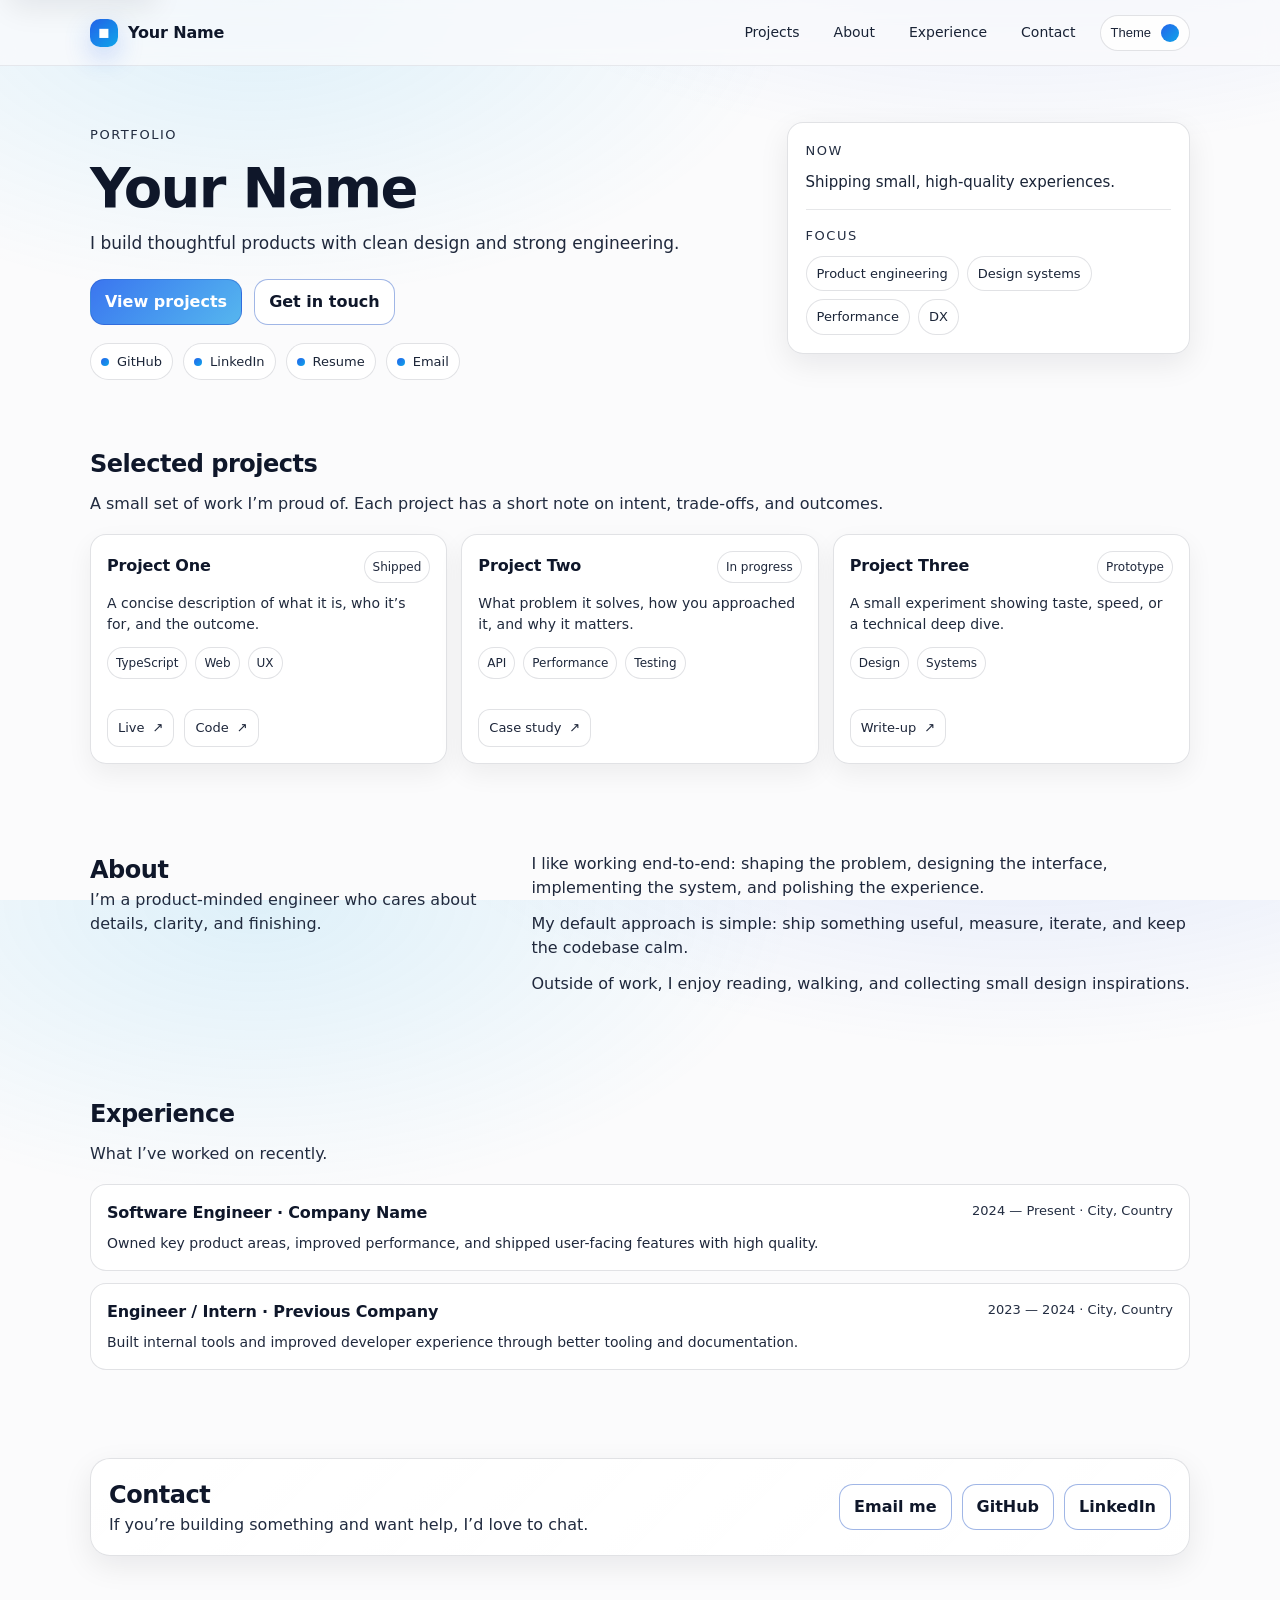
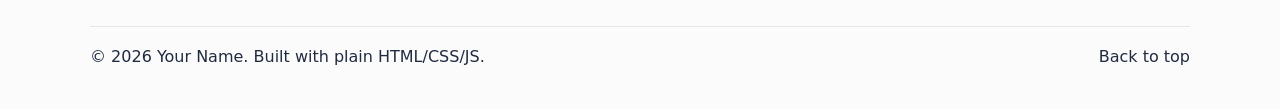
==== index.html @ 789ef722 "Initial portfolio site" ====
<!doctype html>
<html lang="en">
  <head>
    <meta charset="UTF-8" />
    <meta name="viewport" content="width=device-width, initial-scale=1" />
    <meta name="color-scheme" content="light dark" />
    <title>Your Name — Portfolio</title>
    <meta
      name="description"
      content="Portfolio of Your Name: selected projects, experience, and contact."
    />

    <!-- Open Graph -->
    <meta property="og:title" content="Your Name — Portfolio" />
    <meta
      property="og:description"
      content="Selected projects, experience, and contact."
    />
    <meta property="og:type" content="website" />

    <link rel="icon" href="data:image/svg+xml,%3Csvg xmlns='http://www.w3.org/2000/svg' viewBox='0 0 64 64'%3E%3Cpath fill='%23000' d='M14 48V16h12c8 0 14 6 14 14s-6 18-14 18H14zm10-8c6 0 10-4 10-10s-4-6-10-6h-2v16h2z'/%3E%3Cpath fill='%23000' d='M38 48l12-32h6L44 48h-6z'/%3E%3C/svg%3E" />
    <link rel="stylesheet" href="./styles.css" />
  </head>
  <body>
    <a class="skip-link" href="#content">Skip to content</a>

    <header class="site-header">
      <div class="container header-inner">
        <a class="brand" href="#top" aria-label="Home">
          <span class="brand-mark" aria-hidden="true">◼︎</span>
          <span class="brand-name" id="brandName">Your Name</span>
        </a>

        <nav class="nav" aria-label="Primary navigation">
          <a href="#projects">Projects</a>
          <a href="#about">About</a>
          <a href="#experience">Experience</a>
          <a href="#contact">Contact</a>
          <button id="themeToggle" class="theme-toggle" type="button">
            <span class="theme-toggle-label">Theme</span>
            <span class="theme-toggle-dot" aria-hidden="true"></span>
          </button>
        </nav>
      </div>
    </header>

    <main id="content">
      <section id="top" class="hero">
        <div class="container hero-grid">
          <div class="hero-copy">
            <p class="eyebrow" id="heroEyebrow">Portfolio</p>
            <h1 class="hero-title" id="heroTitle">Your Name</h1>
            <p class="hero-subtitle" id="heroSubtitle">
              I build thoughtful products with clean design and strong engineering.
            </p>

            <div class="hero-cta">
              <a class="button" id="primaryCta" href="#projects">View projects</a>
              <a class="button button-secondary" id="secondaryCta" href="#contact"
                >Get in touch</a
              >
            </div>

            <div class="hero-meta" id="quickLinks" aria-label="Quick links"></div>
          </div>

          <aside class="hero-card" aria-label="Highlights">
            <div class="hero-card-inner">
              <p class="hero-card-title">Now</p>
              <p class="hero-card-text" id="nowText">
                Shipping small, high-quality experiences.
              </p>
              <div class="divider" role="presentation"></div>
              <p class="hero-card-title">Focus</p>
              <ul class="pill-list" id="focusPills"></ul>
            </div>
          </aside>
        </div>
      </section>

      <section id="projects" class="section">
        <div class="container">
          <div class="section-head">
            <h2>Selected projects</h2>
            <p class="muted">
              A small set of work I’m proud of. Each project has a short note on
              intent, trade-offs, and outcomes.
            </p>
          </div>
          <div class="cards" id="projectsGrid" aria-live="polite"></div>
        </div>
      </section>

      <section id="about" class="section">
        <div class="container two-col">
          <div>
            <h2>About</h2>
            <p class="muted" id="aboutLead">
              I’m a product-minded engineer who cares about details, clarity, and
              finishing.
            </p>
          </div>
          <div class="prose" id="aboutBody"></div>
        </div>
      </section>

      <section id="experience" class="section">
        <div class="container">
          <div class="section-head">
            <h2>Experience</h2>
            <p class="muted">What I’ve worked on recently.</p>
          </div>
          <ol class="timeline" id="experienceTimeline"></ol>
        </div>
      </section>

      <section id="contact" class="section">
        <div class="container contact">
          <div class="contact-copy">
            <h2>Contact</h2>
            <p class="muted" id="contactBlurb">
              If you’re building something and want help, I’d love to chat.
            </p>
          </div>
          <div class="contact-actions" id="contactActions"></div>
        </div>
      </section>
    </main>

    <footer class="site-footer">
      <div class="container footer-inner">
        <p class="muted">
          © <span id="year"></span> <span id="footerName">Your Name</span>. Built
          with plain HTML/CSS/JS.
        </p>
        <a class="muted" href="#top">Back to top</a>
      </div>
    </footer>

    <noscript>
      <div class="container noscript">
        This site uses a small script to render content from a JSON file. Please
        enable JavaScript to view projects and experience.
      </div>
    </noscript>

    <script src="./script.js" defer></script>
  </body>
</html>
---- styles.css ----
:root {
  --bg: #fbfbfc;
  --surface: #ffffff;
  --text: #0f172a;
  --muted: #475569;
  --border: rgba(15, 23, 42, 0.12);
  --shadow: 0 10px 30px rgba(2, 6, 23, 0.08);
  --accent: #2563eb;
  --accent-2: #0ea5e9;
  --radius: 16px;
  --max: 1100px;
  --font: ui-sans-serif, system-ui, -apple-system, Segoe UI, Roboto, Helvetica,
    Arial, "Apple Color Emoji", "Segoe UI Emoji";
}

@media (prefers-color-scheme: dark) {
  :root {
    --bg: #06070b;
    --surface: #0b1220;
    --text: #e5e7eb;
    --muted: #a5b4fc;
    --border: rgba(226, 232, 240, 0.14);
    --shadow: 0 18px 50px rgba(0, 0, 0, 0.35);
    --accent: #60a5fa;
    --accent-2: #22d3ee;
  }
}

html[data-theme="light"] {
  --bg: #fbfbfc;
  --surface: #ffffff;
  --text: #0f172a;
  --muted: #475569;
  --border: rgba(15, 23, 42, 0.12);
  --shadow: 0 10px 30px rgba(2, 6, 23, 0.08);
  --accent: #2563eb;
  --accent-2: #0ea5e9;
}

html[data-theme="dark"] {
  --bg: #06070b;
  --surface: #0b1220;
  --text: #e5e7eb;
  --muted: #a1a1aa;
  --border: rgba(226, 232, 240, 0.14);
  --shadow: 0 18px 50px rgba(0, 0, 0, 0.35);
  --accent: #60a5fa;
  --accent-2: #22d3ee;
}

* {
  box-sizing: border-box;
}

html,
body {
  height: 100%;
}

body {
  margin: 0;
  font-family: var(--font);
  background: radial-gradient(
      1200px 600px at 80% -20%,
      rgba(37, 99, 235, 0.15),
      transparent 55%
    ),
    radial-gradient(
      900px 500px at 20% 0%,
      rgba(14, 165, 233, 0.12),
      transparent 60%
    ),
    var(--bg);
  color: var(--text);
  line-height: 1.5;
}

a {
  color: inherit;
  text-decoration: none;
}

a:hover {
  text-decoration: underline;
  text-decoration-thickness: 2px;
  text-underline-offset: 3px;
}

.container {
  width: min(var(--max), calc(100% - 40px));
  margin: 0 auto;
}

.skip-link {
  position: absolute;
  top: 8px;
  left: 8px;
  padding: 10px 12px;
  border-radius: 10px;
  background: var(--surface);
  border: 1px solid var(--border);
  box-shadow: var(--shadow);
  transform: translateY(-120%);
  transition: transform 160ms ease;
  z-index: 50;
}

.skip-link:focus {
  transform: translateY(0);
}

.site-header {
  position: sticky;
  top: 0;
  z-index: 40;
  backdrop-filter: blur(10px);
  background: color-mix(in oklab, var(--bg) 70%, transparent);
  border-bottom: 1px solid color-mix(in oklab, var(--border) 60%, transparent);
}

.header-inner {
  display: flex;
  align-items: center;
  justify-content: space-between;
  padding: 14px 0;
  gap: 16px;
}

.brand {
  display: inline-flex;
  align-items: center;
  gap: 10px;
  font-weight: 650;
  letter-spacing: -0.01em;
}

.brand-mark {
  width: 28px;
  height: 28px;
  display: grid;
  place-items: center;
  border-radius: 10px;
  background: linear-gradient(135deg, var(--accent), var(--accent-2));
  color: white;
  box-shadow: 0 10px 26px rgba(37, 99, 235, 0.25);
  font-size: 14px;
}

.nav {
  display: flex;
  align-items: center;
  gap: 14px;
  flex-wrap: wrap;
  justify-content: flex-end;
}

.nav a {
  color: color-mix(in oklab, var(--text) 80%, var(--muted));
  font-size: 14px;
  padding: 8px 10px;
  border-radius: 12px;
}

.nav a:hover {
  background: color-mix(in oklab, var(--surface) 70%, transparent);
  text-decoration: none;
}

.theme-toggle {
  display: inline-flex;
  align-items: center;
  gap: 10px;
  border: 1px solid var(--border);
  background: color-mix(in oklab, var(--surface) 85%, transparent);
  color: var(--text);
  padding: 8px 10px;
  border-radius: 999px;
  cursor: pointer;
}

.theme-toggle:hover {
  box-shadow: 0 8px 24px rgba(2, 6, 23, 0.12);
}

.theme-toggle-label {
  font-size: 13px;
  color: color-mix(in oklab, var(--text) 75%, var(--muted));
}

.theme-toggle-dot {
  width: 18px;
  height: 18px;
  border-radius: 50%;
  background: linear-gradient(135deg, var(--accent), var(--accent-2));
}

.hero {
  padding: 56px 0 22px;
}

.hero-grid {
  display: grid;
  grid-template-columns: 1.5fr 0.9fr;
  gap: 24px;
  align-items: start;
}

.eyebrow {
  display: inline-flex;
  align-items: center;
  gap: 8px;
  font-size: 13px;
  letter-spacing: 0.12em;
  text-transform: uppercase;
  color: color-mix(in oklab, var(--text) 65%, var(--muted));
  margin: 0 0 14px;
}

.hero-title {
  margin: 0;
  font-size: clamp(36px, 4.4vw, 56px);
  letter-spacing: -0.03em;
  line-height: 1.05;
}

.hero-subtitle {
  margin: 14px 0 0;
  color: color-mix(in oklab, var(--text) 70%, var(--muted));
  font-size: 17px;
  max-width: 60ch;
}

.hero-cta {
  display: flex;
  gap: 12px;
  margin-top: 22px;
  flex-wrap: wrap;
}

.button {
  display: inline-flex;
  align-items: center;
  justify-content: center;
  padding: 10px 14px;
  border-radius: 14px;
  border: 1px solid color-mix(in oklab, var(--accent) 35%, var(--border));
  background: linear-gradient(
    135deg,
    color-mix(in oklab, var(--accent) 90%, white),
    color-mix(in oklab, var(--accent-2) 82%, white)
  );
  color: white;
  font-weight: 600;
  text-decoration: none;
  min-height: 42px;
}

.button:hover {
  text-decoration: none;
  filter: brightness(1.02);
}

.button:active {
  transform: translateY(1px);
}

.button-secondary {
  background: color-mix(in oklab, var(--surface) 92%, transparent);
  color: var(--text);
}

.button-secondary:hover {
  background: color-mix(in oklab, var(--surface) 85%, transparent);
}

.hero-meta {
  display: flex;
  gap: 10px;
  flex-wrap: wrap;
  margin-top: 18px;
}

.chip {
  display: inline-flex;
  align-items: center;
  gap: 8px;
  padding: 8px 10px;
  border-radius: 999px;
  border: 1px solid var(--border);
  background: color-mix(in oklab, var(--surface) 88%, transparent);
  color: color-mix(in oklab, var(--text) 76%, var(--muted));
  font-size: 13px;
}

.chip .dot {
  width: 8px;
  height: 8px;
  border-radius: 50%;
  background: linear-gradient(135deg, var(--accent), var(--accent-2));
}

.hero-card {
  border-radius: var(--radius);
  border: 1px solid var(--border);
  background: color-mix(in oklab, var(--surface) 92%, transparent);
  box-shadow: var(--shadow);
}

.hero-card-inner {
  padding: 18px;
}

.hero-card-title {
  margin: 0;
  font-size: 13px;
  letter-spacing: 0.12em;
  text-transform: uppercase;
  color: color-mix(in oklab, var(--text) 62%, var(--muted));
}

.hero-card-text {
  margin: 10px 0 0;
  font-size: 15px;
  color: color-mix(in oklab, var(--text) 80%, var(--muted));
}

.divider {
  height: 1px;
  background: color-mix(in oklab, var(--border) 85%, transparent);
  margin: 16px 0;
}

.pill-list {
  list-style: none;
  padding: 0;
  margin: 10px 0 0;
  display: flex;
  flex-wrap: wrap;
  gap: 8px;
}

.pill-list li {
  padding: 7px 10px;
  border-radius: 999px;
  border: 1px solid var(--border);
  background: color-mix(in oklab, var(--surface) 90%, transparent);
  font-size: 13px;
  color: color-mix(in oklab, var(--text) 76%, var(--muted));
}

.section {
  padding: 44px 0;
}

.section-head {
  display: grid;
  gap: 10px;
  margin-bottom: 18px;
}

h2 {
  margin: 0;
  font-size: 24px;
  letter-spacing: -0.02em;
}

.muted {
  color: color-mix(in oklab, var(--text) 65%, var(--muted));
  margin: 0;
}

.cards {
  display: grid;
  grid-template-columns: repeat(3, minmax(0, 1fr));
  gap: 14px;
}

.card {
  border-radius: var(--radius);
  border: 1px solid var(--border);
  background: color-mix(in oklab, var(--surface) 92%, transparent);
  box-shadow: 0 10px 26px rgba(2, 6, 23, 0.06);
  overflow: hidden;
  display: flex;
  flex-direction: column;
  min-height: 180px;
}

.card-inner {
  padding: 16px;
  display: grid;
  gap: 10px;
}

.card-title {
  display: flex;
  align-items: baseline;
  justify-content: space-between;
  gap: 12px;
}

.card-title h3 {
  margin: 0;
  font-size: 16px;
  letter-spacing: -0.01em;
}

.badge {
  font-size: 12px;
  padding: 6px 8px;
  border-radius: 999px;
  border: 1px solid var(--border);
  background: color-mix(in oklab, var(--surface) 88%, transparent);
  color: color-mix(in oklab, var(--text) 70%, var(--muted));
  white-space: nowrap;
}

.card p {
  margin: 0;
  color: color-mix(in oklab, var(--text) 68%, var(--muted));
  font-size: 14px;
}

.tag-row {
  display: flex;
  flex-wrap: wrap;
  gap: 8px;
  margin-top: 2px;
}

.tag {
  font-size: 12px;
  padding: 6px 8px;
  border-radius: 999px;
  border: 1px solid var(--border);
  background: color-mix(in oklab, var(--surface) 90%, transparent);
  color: color-mix(in oklab, var(--text) 72%, var(--muted));
}

.card-actions {
  margin-top: auto;
  padding: 14px 16px 16px;
  display: flex;
  gap: 10px;
  flex-wrap: wrap;
}

.link {
  display: inline-flex;
  align-items: center;
  gap: 8px;
  padding: 8px 10px;
  border-radius: 12px;
  border: 1px solid var(--border);
  background: color-mix(in oklab, var(--surface) 90%, transparent);
  font-size: 13px;
  color: color-mix(in oklab, var(--text) 75%, var(--muted));
}

.link:hover {
  text-decoration: none;
  background: color-mix(in oklab, var(--surface) 84%, transparent);
}

.two-col {
  display: grid;
  grid-template-columns: 0.9fr 1.4fr;
  gap: 18px;
  align-items: start;
}

.prose p {
  margin: 0 0 12px;
  color: color-mix(in oklab, var(--text) 70%, var(--muted));
}

.timeline {
  list-style: none;
  padding: 0;
  margin: 0;
  display: grid;
  gap: 12px;
}

.timeline-item {
  border-radius: var(--radius);
  border: 1px solid var(--border);
  background: color-mix(in oklab, var(--surface) 92%, transparent);
  padding: 16px;
  display: grid;
  gap: 8px;
}

.timeline-top {
  display: flex;
  gap: 12px;
  justify-content: space-between;
  flex-wrap: wrap;
}

.timeline-role {
  font-weight: 650;
  letter-spacing: -0.01em;
}

.timeline-meta {
  color: color-mix(in oklab, var(--text) 62%, var(--muted));
  font-size: 13px;
}

.timeline-desc {
  margin: 0;
  color: color-mix(in oklab, var(--text) 70%, var(--muted));
  font-size: 14px;
}

.contact {
  border-radius: calc(var(--radius) + 4px);
  border: 1px solid var(--border);
  background: linear-gradient(
    135deg,
    color-mix(in oklab, var(--surface) 92%, transparent),
    color-mix(in oklab, var(--surface) 86%, transparent)
  );
  box-shadow: var(--shadow);
  padding: 18px;
  display: grid;
  grid-template-columns: 1.2fr 1fr;
  gap: 16px;
  align-items: center;
}

.contact-actions {
  display: flex;
  gap: 10px;
  flex-wrap: wrap;
  justify-content: flex-end;
}

.site-footer {
  padding: 26px 0 40px;
}

.footer-inner {
  display: flex;
  align-items: center;
  justify-content: space-between;
  gap: 12px;
  flex-wrap: wrap;
  border-top: 1px solid color-mix(in oklab, var(--border) 70%, transparent);
  padding-top: 18px;
}

.noscript {
  padding: 12px 0 18px;
  color: color-mix(in oklab, var(--text) 70%, var(--muted));
}

@media (max-width: 980px) {
  .hero-grid {
    grid-template-columns: 1fr;
  }
  .cards {
    grid-template-columns: repeat(2, minmax(0, 1fr));
  }
  .two-col {
    grid-template-columns: 1fr;
  }
  .contact {
    grid-template-columns: 1fr;
  }
  .contact-actions {
    justify-content: flex-start;
  }
}

@media (max-width: 620px) {
  .cards {
    grid-template-columns: 1fr;
  }
  .nav {
    gap: 8px;
  }
}
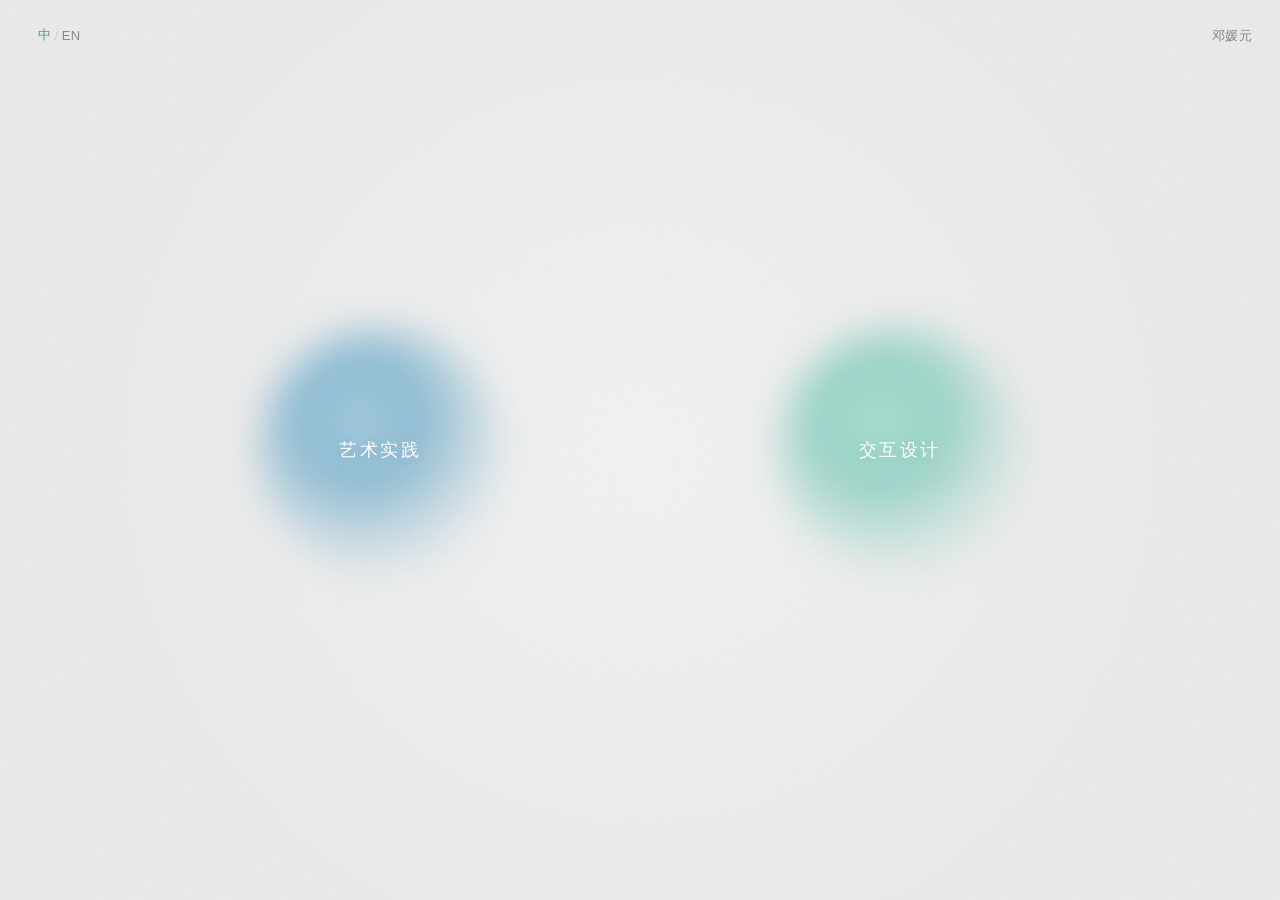
==== commit eb3be163: "fix: 两个圈的首初版本" ====
--- a/index.html
+++ b/index.html
@@ -1,149 +1,32 @@
 <!doctype html>
-<html lang="en">
+<html lang="zh-CN">
   <head>
     <meta charset="UTF-8" />
     <meta name="viewport" content="width=device-width, initial-scale=1" />
-    <meta name="color-scheme" content="light dark" />
-    <title>Your Name — Portfolio</title>
-    <meta
-      name="description"
-      content="Portfolio of Your Name: selected projects, experience, and contact."
-    />
-
-    <!-- Open Graph -->
-    <meta property="og:title" content="Your Name — Portfolio" />
-    <meta
-      property="og:description"
-      content="Selected projects, experience, and contact."
-    />
-    <meta property="og:type" content="website" />
-
-    <link rel="icon" href="data:image/svg+xml,%3Csvg xmlns='http://www.w3.org/2000/svg' viewBox='0 0 64 64'%3E%3Cpath fill='%23000' d='M14 48V16h12c8 0 14 6 14 14s-6 18-14 18H14zm10-8c6 0 10-4 10-10s-4-6-10-6h-2v16h2z'/%3E%3Cpath fill='%23000' d='M38 48l12-32h6L44 48h-6z'/%3E%3C/svg%3E" />
+    <meta name="color-scheme" content="light" />
+    <title>作品集</title>
+    <meta name="description" content="邓媛元 — 艺术实践与交互设计作品集" />
+    <link rel="icon" href="data:image/svg+xml,%3Csvg xmlns='http://www.w3.org/2000/svg' viewBox='0 0 64 64'%3E%3Ccircle cx='32' cy='32' r='28' fill='none' stroke='%23000' stroke-width='2'/%3E%3C/svg%3E" />
     <link rel="stylesheet" href="./styles.css" />
   </head>
-  <body>
-    <a class="skip-link" href="#content">Skip to content</a>
-
-    <header class="site-header">
-      <div class="container header-inner">
-        <a class="brand" href="#top" aria-label="Home">
-          <span class="brand-mark" aria-hidden="true">◼︎</span>
-          <span class="brand-name" id="brandName">Your Name</span>
-        </a>
-
-        <nav class="nav" aria-label="Primary navigation">
-          <a href="#projects">Projects</a>
-          <a href="#about">About</a>
-          <a href="#experience">Experience</a>
-          <a href="#contact">Contact</a>
-          <button id="themeToggle" class="theme-toggle" type="button">
-            <span class="theme-toggle-label">Theme</span>
-            <span class="theme-toggle-dot" aria-hidden="true"></span>
-          </button>
-        </nav>
+  <body class="page-home">
+    <header class="top-bar">
+      <div class="top-bar-left">
+        <button id="langToggle" class="lang-toggle" type="button" aria-label="切换语言"></button>
+      </div>
+      <div class="top-bar-right">
+        <span id="siteName" class="site-name"></span>
       </div>
     </header>
 
-    <main id="content">
-      <section id="top" class="hero">
-        <div class="container hero-grid">
-          <div class="hero-copy">
-            <p class="eyebrow" id="heroEyebrow">Portfolio</p>
-            <h1 class="hero-title" id="heroTitle">Your Name</h1>
-            <p class="hero-subtitle" id="heroSubtitle">
-              I build thoughtful products with clean design and strong engineering.
-            </p>
-
-            <div class="hero-cta">
-              <a class="button" id="primaryCta" href="#projects">View projects</a>
-              <a class="button button-secondary" id="secondaryCta" href="#contact"
-                >Get in touch</a
-              >
-            </div>
-
-            <div class="hero-meta" id="quickLinks" aria-label="Quick links"></div>
-          </div>
-
-          <aside class="hero-card" aria-label="Highlights">
-            <div class="hero-card-inner">
-              <p class="hero-card-title">Now</p>
-              <p class="hero-card-text" id="nowText">
-                Shipping small, high-quality experiences.
-              </p>
-              <div class="divider" role="presentation"></div>
-              <p class="hero-card-title">Focus</p>
-              <ul class="pill-list" id="focusPills"></ul>
-            </div>
-          </aside>
-        </div>
-      </section>
-
-      <section id="projects" class="section">
-        <div class="container">
-          <div class="section-head">
-            <h2>Selected projects</h2>
-            <p class="muted">
-              A small set of work I’m proud of. Each project has a short note on
-              intent, trade-offs, and outcomes.
-            </p>
-          </div>
-          <div class="cards" id="projectsGrid" aria-live="polite"></div>
-        </div>
-      </section>
-
-      <section id="about" class="section">
-        <div class="container two-col">
-          <div>
-            <h2>About</h2>
-            <p class="muted" id="aboutLead">
-              I’m a product-minded engineer who cares about details, clarity, and
-              finishing.
-            </p>
-          </div>
-          <div class="prose" id="aboutBody"></div>
-        </div>
-      </section>
-
-      <section id="experience" class="section">
-        <div class="container">
-          <div class="section-head">
-            <h2>Experience</h2>
-            <p class="muted">What I’ve worked on recently.</p>
-          </div>
-          <ol class="timeline" id="experienceTimeline"></ol>
-        </div>
-      </section>
-
-      <section id="contact" class="section">
-        <div class="container contact">
-          <div class="contact-copy">
-            <h2>Contact</h2>
-            <p class="muted" id="contactBlurb">
-              If you’re building something and want help, I’d love to chat.
-            </p>
-          </div>
-          <div class="contact-actions" id="contactActions"></div>
-        </div>
-      </section>
+    <main class="home-main">
+      <div id="hubStage" class="hub-stage" aria-label="作品分类"></div>
     </main>
 
-    <footer class="site-footer">
-      <div class="container footer-inner">
-        <p class="muted">
-          © <span id="year"></span> <span id="footerName">Your Name</span>. Built
-          with plain HTML/CSS/JS.
-        </p>
-        <a class="muted" href="#top">Back to top</a>
-      </div>
-    </footer>
-
     <noscript>
-      <div class="container noscript">
-        This site uses a small script to render content from a JSON file. Please
-        enable JavaScript to view projects and experience.
-      </div>
+      <p class="noscript">请启用 JavaScript 以浏览作品集。</p>
     </noscript>
 
-    <script src="./script.js" defer></script>
+    <script type="module" src="./home.js"></script>
   </body>
 </html>
--- a/styles.css
+++ b/styles.css
@@ -1,51 +1,15 @@
 :root {
-  --bg: #fbfbfc;
-  --surface: #ffffff;
-  --text: #0f172a;
-  --muted: #475569;
-  --border: rgba(15, 23, 42, 0.12);
-  --shadow: 0 10px 30px rgba(2, 6, 23, 0.08);
-  --accent: #2563eb;
-  --accent-2: #0ea5e9;
-  --radius: 16px;
-  --max: 1100px;
-  --font: ui-sans-serif, system-ui, -apple-system, Segoe UI, Roboto, Helvetica,
-    Arial, "Apple Color Emoji", "Segoe UI Emoji";
-}
-
-@media (prefers-color-scheme: dark) {
-  :root {
-    --bg: #06070b;
-    --surface: #0b1220;
-    --text: #e5e7eb;
-    --muted: #a5b4fc;
-    --border: rgba(226, 232, 240, 0.14);
-    --shadow: 0 18px 50px rgba(0, 0, 0, 0.35);
-    --accent: #60a5fa;
-    --accent-2: #22d3ee;
-  }
-}
-
-html[data-theme="light"] {
-  --bg: #fbfbfc;
-  --surface: #ffffff;
-  --text: #0f172a;
-  --muted: #475569;
-  --border: rgba(15, 23, 42, 0.12);
-  --shadow: 0 10px 30px rgba(2, 6, 23, 0.08);
-  --accent: #2563eb;
-  --accent-2: #0ea5e9;
-}
-
-html[data-theme="dark"] {
-  --bg: #06070b;
-  --surface: #0b1220;
-  --text: #e5e7eb;
-  --muted: #a1a1aa;
-  --border: rgba(226, 232, 240, 0.14);
-  --shadow: 0 18px 50px rgba(0, 0, 0, 0.35);
-  --accent: #60a5fa;
-  --accent-2: #22d3ee;
+  --bg: #e9e9e9;
+  --text: #333333;
+  --muted: #888888;
+  --lang-active: #5a8f96;
+  --border: rgba(0, 0, 0, 0.12);
+  --hub-blue: #8ab9d0;
+  --hub-blue-core: #a8cddd;
+  --hub-teal: #94d0c4;
+  --hub-teal-core: #aee0d4;
+  --font: "Helvetica Neue", Helvetica, Arial, "PingFang SC", "Hiragino Sans GB",
+    "Microsoft YaHei", sans-serif;
 }
 
 * {
@@ -55,24 +19,21 @@
 html,
 body {
   height: 100%;
+  margin: 0;
 }
 
 body {
-  margin: 0;
   font-family: var(--font);
-  background: radial-gradient(
-      1200px 600px at 80% -20%,
-      rgba(37, 99, 235, 0.15),
-      transparent 55%
+  background-color: var(--bg);
+  background-image: radial-gradient(
+      circle at 50% 50%,
+      rgba(255, 255, 255, 0.35) 0%,
+      transparent 70%
     ),
-    radial-gradient(
-      900px 500px at 20% 0%,
-      rgba(14, 165, 233, 0.12),
-      transparent 60%
-    ),
-    var(--bg);
+    url("data:image/svg+xml,%3Csvg viewBox='0 0 256 256' xmlns='http://www.w3.org/2000/svg'%3E%3Cfilter id='n'%3E%3CfeTurbulence type='fractalNoise' baseFrequency='0.85' numOctaves='4' stitchTiles='stitch'/%3E%3C/filter%3E%3Crect width='100%25' height='100%25' filter='url(%23n)' opacity='0.04'/%3E%3C/svg%3E");
   color: var(--text);
   line-height: 1.5;
+  -webkit-font-smoothing: antialiased;
 }
 
 a {
@@ -80,505 +41,397 @@
   text-decoration: none;
 }
 
-a:hover {
-  text-decoration: underline;
-  text-decoration-thickness: 2px;
-  text-underline-offset: 3px;
-}
-
-.container {
-  width: min(var(--max), calc(100% - 40px));
-  margin: 0 auto;
-}
-
-.skip-link {
-  position: absolute;
-  top: 8px;
-  left: 8px;
-  padding: 10px 12px;
-  border-radius: 10px;
-  background: var(--surface);
-  border: 1px solid var(--border);
-  box-shadow: var(--shadow);
-  transform: translateY(-120%);
-  transition: transform 160ms ease;
-  z-index: 50;
-}
-
-.skip-link:focus {
-  transform: translateY(0);
-}
-
-.site-header {
-  position: sticky;
+button {
+  font-family: inherit;
+  cursor: pointer;
+}
+
+/* ── Top bar ── */
+
+.top-bar {
+  position: fixed;
   top: 0;
-  z-index: 40;
-  backdrop-filter: blur(10px);
-  background: color-mix(in oklab, var(--bg) 70%, transparent);
-  border-bottom: 1px solid color-mix(in oklab, var(--border) 60%, transparent);
-}
-
-.header-inner {
+  left: 0;
+  right: 0;
+  z-index: 100;
   display: flex;
   align-items: center;
   justify-content: space-between;
-  padding: 14px 0;
-  gap: 16px;
-}
-
-.brand {
+  padding: 20px 28px;
+  pointer-events: none;
+}
+
+.top-bar-left,
+.top-bar-right {
+  pointer-events: auto;
+}
+
+.lang-toggle {
   display: inline-flex;
   align-items: center;
-  gap: 10px;
-  font-weight: 650;
-  letter-spacing: -0.01em;
-}
-
-.brand-mark {
-  width: 28px;
-  height: 28px;
-  display: grid;
-  place-items: center;
-  border-radius: 10px;
-  background: linear-gradient(135deg, var(--accent), var(--accent-2));
-  color: white;
-  box-shadow: 0 10px 26px rgba(37, 99, 235, 0.25);
-  font-size: 14px;
-}
-
-.nav {
+  gap: 2px;
+  padding: 6px 10px;
+  border: none;
+  background: transparent;
+  font-size: 13px;
+  letter-spacing: 0.04em;
+  color: var(--muted);
+  border-radius: 6px;
+  transition: color 0.2s;
+}
+
+.lang-toggle:hover {
+  color: var(--text);
+}
+
+.lang-active {
+  color: var(--lang-active);
+  font-weight: 400;
+}
+
+.lang-inactive {
+  color: var(--muted);
+}
+
+.lang-sep {
+  color: var(--border);
+  margin: 0 1px;
+}
+
+.site-name {
+  font-size: 13px;
+  color: var(--muted);
+  letter-spacing: 0.02em;
+}
+
+.back-home {
+  font-size: 13px;
+  color: var(--muted);
+  letter-spacing: 0.02em;
+  padding: 6px 10px;
+  border-radius: 6px;
+  transition: color 0.2s;
+}
+
+.back-home:hover {
+  color: var(--text);
+}
+
+.back-home[hidden] {
+  display: none;
+}
+
+/* ── Homepage hubs ── */
+
+.page-home {
+  overflow: hidden;
+}
+
+.home-main {
+  height: 100vh;
   display: flex;
   align-items: center;
-  gap: 14px;
-  flex-wrap: wrap;
-  justify-content: flex-end;
-}
-
-.nav a {
-  color: color-mix(in oklab, var(--text) 80%, var(--muted));
-  font-size: 14px;
-  padding: 8px 10px;
-  border-radius: 12px;
-}
-
-.nav a:hover {
-  background: color-mix(in oklab, var(--surface) 70%, transparent);
-  text-decoration: none;
-}
-
-.theme-toggle {
-  display: inline-flex;
-  align-items: center;
-  gap: 10px;
-  border: 1px solid var(--border);
-  background: color-mix(in oklab, var(--surface) 85%, transparent);
-  color: var(--text);
-  padding: 8px 10px;
-  border-radius: 999px;
-  cursor: pointer;
-}
-
-.theme-toggle:hover {
-  box-shadow: 0 8px 24px rgba(2, 6, 23, 0.12);
-}
-
-.theme-toggle-label {
-  font-size: 13px;
-  color: color-mix(in oklab, var(--text) 75%, var(--muted));
-}
-
-.theme-toggle-dot {
-  width: 18px;
-  height: 18px;
-  border-radius: 50%;
-  background: linear-gradient(135deg, var(--accent), var(--accent-2));
-}
-
-.hero {
-  padding: 56px 0 22px;
-}
-
-.hero-grid {
-  display: grid;
-  grid-template-columns: 1.5fr 0.9fr;
-  gap: 24px;
-  align-items: start;
-}
-
-.eyebrow {
-  display: inline-flex;
-  align-items: center;
-  gap: 8px;
-  font-size: 13px;
-  letter-spacing: 0.12em;
-  text-transform: uppercase;
-  color: color-mix(in oklab, var(--text) 65%, var(--muted));
-  margin: 0 0 14px;
-}
-
-.hero-title {
-  margin: 0;
-  font-size: clamp(36px, 4.4vw, 56px);
-  letter-spacing: -0.03em;
-  line-height: 1.05;
-}
-
-.hero-subtitle {
-  margin: 14px 0 0;
-  color: color-mix(in oklab, var(--text) 70%, var(--muted));
-  font-size: 17px;
-  max-width: 60ch;
-}
-
-.hero-cta {
+  justify-content: center;
+}
+
+.hub-stage {
   display: flex;
-  gap: 12px;
-  margin-top: 22px;
-  flex-wrap: wrap;
-}
-
-.button {
-  display: inline-flex;
   align-items: center;
   justify-content: center;
-  padding: 10px 14px;
-  border-radius: 14px;
-  border: 1px solid color-mix(in oklab, var(--accent) 35%, var(--border));
-  background: linear-gradient(
-    135deg,
-    color-mix(in oklab, var(--accent) 90%, white),
-    color-mix(in oklab, var(--accent-2) 82%, white)
-  );
-  color: white;
-  font-weight: 600;
-  text-decoration: none;
-  min-height: 42px;
-}
-
-.button:hover {
-  text-decoration: none;
-  filter: brightness(1.02);
-}
-
-.button:active {
-  transform: translateY(1px);
-}
-
-.button-secondary {
-  background: color-mix(in oklab, var(--surface) 92%, transparent);
-  color: var(--text);
-}
-
-.button-secondary:hover {
-  background: color-mix(in oklab, var(--surface) 85%, transparent);
-}
-
-.hero-meta {
-  display: flex;
-  gap: 10px;
-  flex-wrap: wrap;
-  margin-top: 18px;
-}
-
-.chip {
-  display: inline-flex;
-  align-items: center;
-  gap: 8px;
-  padding: 8px 10px;
-  border-radius: 999px;
-  border: 1px solid var(--border);
-  background: color-mix(in oklab, var(--surface) 88%, transparent);
-  color: color-mix(in oklab, var(--text) 76%, var(--muted));
-  font-size: 13px;
-}
-
-.chip .dot {
-  width: 8px;
-  height: 8px;
-  border-radius: 50%;
-  background: linear-gradient(135deg, var(--accent), var(--accent-2));
-}
-
-.hero-card {
-  border-radius: var(--radius);
-  border: 1px solid var(--border);
-  background: color-mix(in oklab, var(--surface) 92%, transparent);
-  box-shadow: var(--shadow);
-}
-
-.hero-card-inner {
-  padding: 18px;
-}
-
-.hero-card-title {
-  margin: 0;
-  font-size: 13px;
-  letter-spacing: 0.12em;
-  text-transform: uppercase;
-  color: color-mix(in oklab, var(--text) 62%, var(--muted));
-}
-
-.hero-card-text {
-  margin: 10px 0 0;
-  font-size: 15px;
-  color: color-mix(in oklab, var(--text) 80%, var(--muted));
-}
-
-.divider {
-  height: 1px;
-  background: color-mix(in oklab, var(--border) 85%, transparent);
-  margin: 16px 0;
-}
-
-.pill-list {
-  list-style: none;
-  padding: 0;
-  margin: 10px 0 0;
-  display: flex;
-  flex-wrap: wrap;
-  gap: 8px;
-}
-
-.pill-list li {
-  padding: 7px 10px;
-  border-radius: 999px;
-  border: 1px solid var(--border);
-  background: color-mix(in oklab, var(--surface) 90%, transparent);
-  font-size: 13px;
-  color: color-mix(in oklab, var(--text) 76%, var(--muted));
-}
-
-.section {
-  padding: 44px 0;
-}
-
-.section-head {
-  display: grid;
-  gap: 10px;
-  margin-bottom: 18px;
-}
-
-h2 {
-  margin: 0;
-  font-size: 24px;
-  letter-spacing: -0.02em;
-}
-
-.muted {
-  color: color-mix(in oklab, var(--text) 65%, var(--muted));
-  margin: 0;
-}
-
-.cards {
-  display: grid;
-  grid-template-columns: repeat(3, minmax(0, 1fr));
-  gap: 14px;
-}
-
-.card {
-  border-radius: var(--radius);
-  border: 1px solid var(--border);
-  background: color-mix(in oklab, var(--surface) 92%, transparent);
-  box-shadow: 0 10px 26px rgba(2, 6, 23, 0.06);
-  overflow: hidden;
-  display: flex;
-  flex-direction: column;
-  min-height: 180px;
-}
-
-.card-inner {
-  padding: 16px;
-  display: grid;
-  gap: 10px;
-}
-
-.card-title {
-  display: flex;
-  align-items: baseline;
-  justify-content: space-between;
-  gap: 12px;
-}
-
-.card-title h3 {
-  margin: 0;
-  font-size: 16px;
-  letter-spacing: -0.01em;
-}
-
-.badge {
-  font-size: 12px;
-  padding: 6px 8px;
-  border-radius: 999px;
-  border: 1px solid var(--border);
-  background: color-mix(in oklab, var(--surface) 88%, transparent);
-  color: color-mix(in oklab, var(--text) 70%, var(--muted));
-  white-space: nowrap;
-}
-
-.card p {
-  margin: 0;
-  color: color-mix(in oklab, var(--text) 68%, var(--muted));
-  font-size: 14px;
-}
-
-.tag-row {
-  display: flex;
-  flex-wrap: wrap;
-  gap: 8px;
-  margin-top: 2px;
-}
-
-.tag {
-  font-size: 12px;
-  padding: 6px 8px;
-  border-radius: 999px;
-  border: 1px solid var(--border);
-  background: color-mix(in oklab, var(--surface) 90%, transparent);
-  color: color-mix(in oklab, var(--text) 72%, var(--muted));
-}
-
-.card-actions {
-  margin-top: auto;
-  padding: 14px 16px 16px;
-  display: flex;
-  gap: 10px;
-  flex-wrap: wrap;
-}
-
-.link {
-  display: inline-flex;
-  align-items: center;
-  gap: 8px;
-  padding: 8px 10px;
-  border-radius: 12px;
-  border: 1px solid var(--border);
-  background: color-mix(in oklab, var(--surface) 90%, transparent);
-  font-size: 13px;
-  color: color-mix(in oklab, var(--text) 75%, var(--muted));
-}
-
-.link:hover {
-  text-decoration: none;
-  background: color-mix(in oklab, var(--surface) 84%, transparent);
-}
-
-.two-col {
-  display: grid;
-  grid-template-columns: 0.9fr 1.4fr;
-  gap: 18px;
-  align-items: start;
-}
-
-.prose p {
-  margin: 0 0 12px;
-  color: color-mix(in oklab, var(--text) 70%, var(--muted));
-}
-
-.timeline {
-  list-style: none;
-  padding: 0;
-  margin: 0;
-  display: grid;
-  gap: 12px;
-}
-
-.timeline-item {
-  border-radius: var(--radius);
-  border: 1px solid var(--border);
-  background: color-mix(in oklab, var(--surface) 92%, transparent);
-  padding: 16px;
-  display: grid;
-  gap: 8px;
-}
-
-.timeline-top {
-  display: flex;
-  gap: 12px;
-  justify-content: space-between;
-  flex-wrap: wrap;
-}
-
-.timeline-role {
-  font-weight: 650;
-  letter-spacing: -0.01em;
-}
-
-.timeline-meta {
-  color: color-mix(in oklab, var(--text) 62%, var(--muted));
-  font-size: 13px;
-}
-
-.timeline-desc {
-  margin: 0;
-  color: color-mix(in oklab, var(--text) 70%, var(--muted));
-  font-size: 14px;
-}
-
-.contact {
-  border-radius: calc(var(--radius) + 4px);
-  border: 1px solid var(--border);
-  background: linear-gradient(
-    135deg,
-    color-mix(in oklab, var(--surface) 92%, transparent),
-    color-mix(in oklab, var(--surface) 86%, transparent)
-  );
-  box-shadow: var(--shadow);
-  padding: 18px;
-  display: grid;
-  grid-template-columns: 1.2fr 1fr;
-  gap: 16px;
-  align-items: center;
-}
-
-.contact-actions {
-  display: flex;
-  gap: 10px;
-  flex-wrap: wrap;
-  justify-content: flex-end;
-}
-
-.site-footer {
-  padding: 26px 0 40px;
-}
-
-.footer-inner {
+  gap: clamp(48px, 14vw, 200px);
+  width: 100%;
+  padding: 0 24px;
+}
+
+.hub {
+  position: relative;
+  width: clamp(240px, 28vw, 340px);
+  height: clamp(240px, 28vw, 340px);
   display: flex;
   align-items: center;
-  justify-content: space-between;
-  gap: 12px;
-  flex-wrap: wrap;
-  border-top: 1px solid color-mix(in oklab, var(--border) 70%, transparent);
-  padding-top: 18px;
-}
+  justify-content: center;
+  cursor: default;
+  user-select: none;
+}
+
+.hub-glow {
+  position: absolute;
+  width: 72%;
+  height: 72%;
+  border-radius: 50%;
+  top: 50%;
+  left: 50%;
+  transform: translate(-50%, -50%);
+  pointer-events: none;
+  transition: transform 0.5s ease, opacity 0.5s ease;
+}
+
+.hub-glow--blue {
+  background: radial-gradient(
+    circle at 42% 38%,
+    var(--hub-blue-core) 0%,
+    var(--hub-blue) 28%,
+    rgba(138, 185, 208, 0.45) 52%,
+    rgba(138, 185, 208, 0.12) 72%,
+    transparent 100%
+  );
+  filter: blur(18px);
+}
+
+.hub-glow--teal {
+  background: radial-gradient(
+    circle at 42% 38%,
+    var(--hub-teal-core) 0%,
+    var(--hub-teal) 28%,
+    rgba(148, 208, 196, 0.45) 52%,
+    rgba(148, 208, 196, 0.12) 72%,
+    transparent 100%
+  );
+  filter: blur(18px);
+}
+
+.hub-label {
+  position: relative;
+  z-index: 2;
+  font-size: clamp(15px, 1.6vw, 18px);
+  font-weight: 400;
+  letter-spacing: 0.14em;
+  color: #ffffff;
+  text-shadow: 0 1px 12px rgba(0, 0, 0, 0.08);
+  pointer-events: none;
+}
+
+.hub-orbit {
+  position: absolute;
+  inset: 0;
+  opacity: 0;
+  transition: opacity 0.45s ease;
+  pointer-events: none;
+}
+
+.hub.is-active .hub-orbit,
+.hub:hover .hub-orbit {
+  opacity: 1;
+  pointer-events: auto;
+}
+
+.hub.is-active .hub-ring,
+.hub:hover .hub-ring {
+  transform: translate(-50%, -50%) scale(1);
+}
+
+.hub.is-active .hub-keyword,
+.hub:hover .hub-keyword {
+  opacity: 1;
+  transform: translateY(0);
+}
+
+.hub.is-active .hub-glow,
+.hub:hover .hub-glow {
+  transform: translate(-50%, -50%) scale(1.06);
+}
+
+.hub-ring {
+  position: absolute;
+  width: 78%;
+  height: 78%;
+  top: 50%;
+  left: 50%;
+  transform: translate(-50%, -50%) scale(0.92);
+  border-radius: 50%;
+  border: 1px solid rgba(80, 80, 80, 0.42);
+  transition: transform 0.5s cubic-bezier(0.4, 0, 0.2, 1);
+  pointer-events: none;
+}
+
+.hub-keyword {
+  position: absolute;
+  font-size: clamp(11px, 1.1vw, 13px);
+  letter-spacing: 0.1em;
+  color: var(--text);
+  white-space: nowrap;
+  opacity: 0;
+  transform: translateY(6px);
+  transition: opacity 0.4s ease 0.08s, transform 0.4s ease 0.08s, color 0.2s;
+  text-decoration: none;
+  cursor: pointer;
+}
+
+.hub-keyword:hover {
+  color: var(--lang-active);
+  text-decoration: none;
+}
+
+.hub-keyword-tl {
+  top: 6%;
+  left: 10%;
+}
+
+.hub-keyword-tr {
+  top: 6%;
+  right: 10%;
+}
+
+.hub-keyword-bl {
+  bottom: 6%;
+  left: 10%;
+}
+
+.hub-keyword-br {
+  bottom: 6%;
+  right: 10%;
+}
+
+/* ── Category page ── */
+
+.page-category {
+  overflow: hidden;
+  height: 100%;
+}
+
+.category-main {
+  height: 100vh;
+  padding-top: 0;
+}
+
+.visually-hidden {
+  position: absolute;
+  width: 1px;
+  height: 1px;
+  padding: 0;
+  margin: -1px;
+  overflow: hidden;
+  clip: rect(0, 0, 0, 0);
+  white-space: nowrap;
+  border: 0;
+}
+
+.project-list {
+  display: flex;
+  flex-direction: row;
+  width: 100%;
+  height: 100vh;
+  gap: 3px;
+}
+
+.project-block {
+  position: relative;
+  flex: 1 1 0;
+  min-width: 0;
+  height: 100%;
+  overflow: hidden;
+  transition: flex 0.55s cubic-bezier(0.4, 0, 0.2, 1);
+}
+
+.project-list:hover .project-block {
+  flex: 0.55 1 0;
+}
+
+.project-list:hover .project-block:hover {
+  flex: 2.35 1 0;
+}
+
+.project-image {
+  display: block;
+  width: 100%;
+  height: 100%;
+  object-fit: cover;
+  transition: transform 0.55s cubic-bezier(0.4, 0, 0.2, 1);
+}
+
+.project-block:hover .project-image {
+  transform: scale(1.03);
+}
+
+.project-caption {
+  position: absolute;
+  left: 0;
+  bottom: 0;
+  padding: 24px 22px;
+  color: #ffffff;
+  background: linear-gradient(
+    to top,
+    rgba(0, 0, 0, 0.55) 0%,
+    rgba(0, 0, 0, 0.18) 55%,
+    transparent 100%
+  );
+  width: 100%;
+  pointer-events: none;
+  white-space: nowrap;
+  overflow: hidden;
+  text-overflow: ellipsis;
+}
+
+.project-block:hover .project-caption {
+  white-space: normal;
+}
+
+.project-name {
+  margin: 0;
+  font-size: clamp(14px, 1.8vw, 24px);
+  font-weight: 400;
+  letter-spacing: 0.04em;
+}
+
+.project-meta {
+  margin: 5px 0 0;
+  font-size: clamp(11px, 1.1vw, 13px);
+  letter-spacing: 0.06em;
+  opacity: 0.85;
+  font-weight: 300;
+}
+
+/* ── Misc ── */
 
 .noscript {
-  padding: 12px 0 18px;
-  color: color-mix(in oklab, var(--text) 70%, var(--muted));
-}
-
-@media (max-width: 980px) {
-  .hero-grid {
-    grid-template-columns: 1fr;
-  }
-  .cards {
-    grid-template-columns: repeat(2, minmax(0, 1fr));
-  }
-  .two-col {
-    grid-template-columns: 1fr;
-  }
-  .contact {
-    grid-template-columns: 1fr;
-  }
-  .contact-actions {
-    justify-content: flex-start;
-  }
-}
-
-@media (max-width: 620px) {
-  .cards {
-    grid-template-columns: 1fr;
-  }
-  .nav {
-    gap: 8px;
-  }
-}
+  padding: 40px;
+  text-align: center;
+  color: var(--muted);
+}
+
+/* ── Responsive ── */
+
+@media (max-width: 768px) {
+  .top-bar {
+    padding: 16px 18px;
+  }
+
+  .hub-stage {
+    flex-direction: column;
+    gap: 56px;
+    padding: 80px 20px 40px;
+  }
+
+  .hub {
+    width: min(280px, 78vw);
+    height: min(280px, 78vw);
+  }
+
+  .hub-keyword {
+    opacity: 0;
+    transform: none;
+  }
+
+  .hub.is-active .hub-keyword {
+    opacity: 1;
+  }
+}
+
+@media (max-width: 640px) {
+  .project-caption {
+    padding: 16px 12px;
+  }
+
+  .project-list:hover .project-block,
+  .project-list:hover .project-block:hover {
+    flex: 1 1 0;
+  }
+
+  .project-list.is-active .project-block {
+    flex: 0.55 1 0;
+  }
+
+  .project-list.is-active .project-block.is-expanded {
+    flex: 2.35 1 0;
+  }
+}
